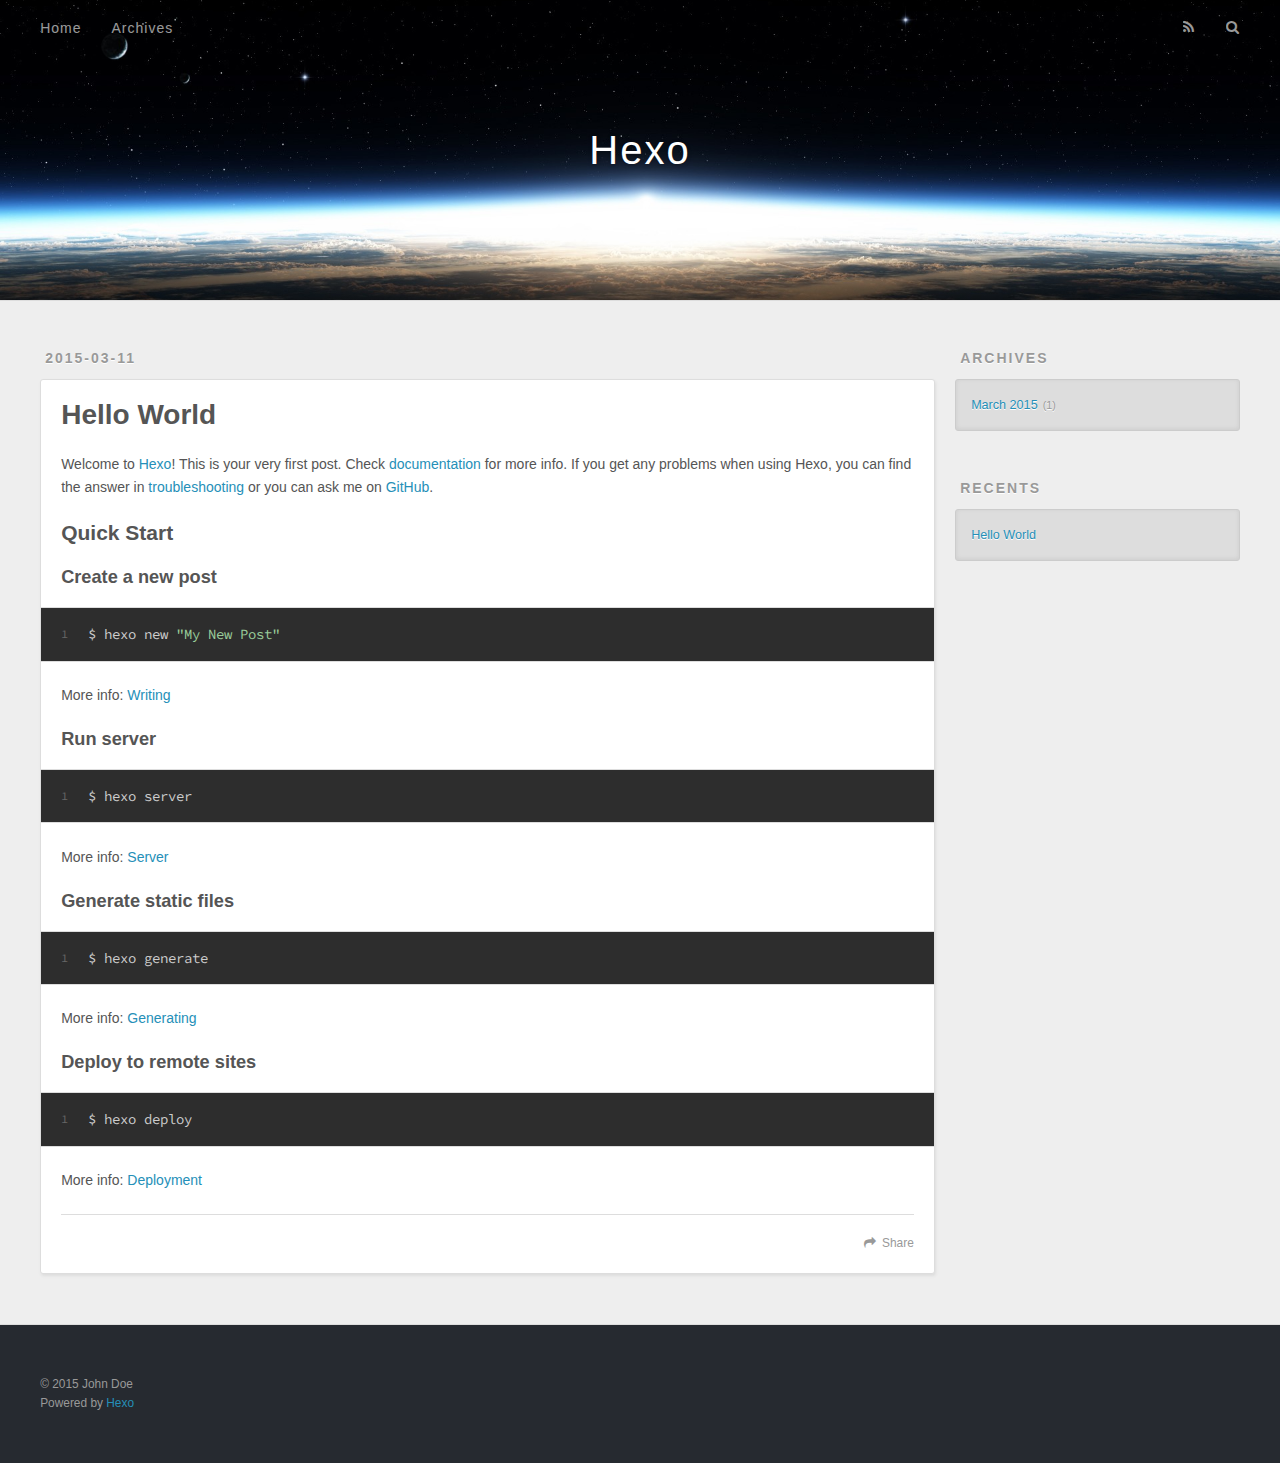
==== index.html @ 2ea1e993 "Site updated: 2015-03-11 14:05:13" ====
<!DOCTYPE html>
<html>
<head>
  <meta charset="utf-8">
  
  <title>Hexo</title>
  <meta name="viewport" content="width=device-width, initial-scale=1, maximum-scale=1">
  <meta name="description">
<meta property="og:type" content="website">
<meta property="og:title" content="Hexo">
<meta property="og:url" content="http://yoursite.com/index.html">
<meta property="og:site_name" content="Hexo">
<meta property="og:description">
<meta name="twitter:card" content="summary">
<meta name="twitter:title" content="Hexo">
<meta name="twitter:description">
  
    <link rel="alternative" href="/atom.xml" title="Hexo" type="application/atom+xml">
  
  
    <link rel="icon" href="/favicon.png">
  
  <link href="//fonts.googleapis.com/css?family=Source+Code+Pro" rel="stylesheet" type="text/css">
  <link rel="stylesheet" href="/css/style.css" type="text/css">
  

</head>
<body>
  <div id="container">
    <div id="wrap">
      <header id="header">
  <div id="banner"></div>
  <div id="header-outer" class="outer">
    <div id="header-title" class="inner">
      <h1 id="logo-wrap">
        <a href="/" id="logo">Hexo</a>
      </h1>
      
    </div>
    <div id="header-inner" class="inner">
      <nav id="main-nav">
        <a id="main-nav-toggle" class="nav-icon"></a>
        
          <a class="main-nav-link" href="/">Home</a>
        
          <a class="main-nav-link" href="/archives">Archives</a>
        
      </nav>
      <nav id="sub-nav">
        
          <a id="nav-rss-link" class="nav-icon" href="/atom.xml" title="RSS Feed"></a>
        
        <a id="nav-search-btn" class="nav-icon" title="Search"></a>
      </nav>
      <div id="search-form-wrap">
        <form action="//google.com/search" method="get" accept-charset="UTF-8" class="search-form"><input type="search" name="q" results="0" class="search-form-input" placeholder="Search"><button type="submit" class="search-form-submit">&#xF002;</button><input type="hidden" name="q" value="site:http://yoursite.com"></form>
      </div>
    </div>
  </div>
</header>
      <div class="outer">
        <section id="main">
  
    <article id="post-hello-world" class="article article-type-post" itemscope itemprop="blogPost">
  <div class="article-meta">
    <a href="/2015/03/11/hello-world/" class="article-date">
  <time datetime="2015-03-11T05:00:55.000Z" itemprop="datePublished">2015-03-11</time>
</a>
    
  </div>
  <div class="article-inner">
    
    
      <header class="article-header">
        
  
    <h1 itemprop="name">
      <a class="article-title" href="/2015/03/11/hello-world/">Hello World</a>
    </h1>
  

      </header>
    
    <div class="article-entry" itemprop="articleBody">
      
        <p>Welcome to <a href="http://hexo.io/" target="_blank" rel="external">Hexo</a>! This is your very first post. Check <a href="http://hexo.io/docs/" target="_blank" rel="external">documentation</a> for more info. If you get any problems when using Hexo, you can find the answer in <a href="http://hexo.io/docs/troubleshooting.html" target="_blank" rel="external">troubleshooting</a> or you can ask me on <a href="https://github.com/hexojs/hexo/issues" target="_blank" rel="external">GitHub</a>.</p>
<h2 id="Quick_Start">Quick Start</h2><h3 id="Create_a_new_post">Create a new post</h3><figure class="highlight bash"><table><tr><td class="gutter"><pre><span class="line">1</span><br></pre></td><td class="code"><pre><span class="line">$ hexo new <span class="string">"My New Post"</span></span><br></pre></td></tr></table></figure>
<p>More info: <a href="http://hexo.io/docs/writing.html" target="_blank" rel="external">Writing</a></p>
<h3 id="Run_server">Run server</h3><figure class="highlight bash"><table><tr><td class="gutter"><pre><span class="line">1</span><br></pre></td><td class="code"><pre><span class="line">$ hexo server</span><br></pre></td></tr></table></figure>
<p>More info: <a href="http://hexo.io/docs/server.html" target="_blank" rel="external">Server</a></p>
<h3 id="Generate_static_files">Generate static files</h3><figure class="highlight bash"><table><tr><td class="gutter"><pre><span class="line">1</span><br></pre></td><td class="code"><pre><span class="line">$ hexo generate</span><br></pre></td></tr></table></figure>
<p>More info: <a href="http://hexo.io/docs/generating.html" target="_blank" rel="external">Generating</a></p>
<h3 id="Deploy_to_remote_sites">Deploy to remote sites</h3><figure class="highlight bash"><table><tr><td class="gutter"><pre><span class="line">1</span><br></pre></td><td class="code"><pre><span class="line">$ hexo deploy</span><br></pre></td></tr></table></figure>
<p>More info: <a href="http://hexo.io/docs/deployment.html" target="_blank" rel="external">Deployment</a></p>

      
    </div>
    <footer class="article-footer">
      <a data-url="http://yoursite.com/2015/03/11/hello-world/" data-id="ci749javm0000f6ckxmn5f8wm" class="article-share-link">Share</a>
      
      
    </footer>
  </div>
  
</article>


  
  
</section>
        
          <aside id="sidebar">
  
    
  
    
  
    
  
    
  <div class="widget-wrap">
    <h3 class="widget-title">Archives</h3>
    <div class="widget">
      <ul class="archive-list"><li class="archive-list-item"><a class="archive-list-link" href="/archives/2015/03/">March 2015</a><span class="archive-list-count">1</span></li></ul>
    </div>
  </div>

  
    
  <div class="widget-wrap">
    <h3 class="widget-title">Recents</h3>
    <div class="widget">
      <ul>
        
          <li>
            <a href="/2015/03/11/hello-world/">Hello World</a>
          </li>
        
      </ul>
    </div>
  </div>

  
</aside>
        
      </div>
      <footer id="footer">
  
  <div class="outer">
    <div id="footer-info" class="inner">
      &copy; 2015 John Doe<br>
      Powered by <a href="http://hexo.io/" target="_blank">Hexo</a>
    </div>
  </div>
</footer>
    </div>
    <nav id="mobile-nav">
  
    <a href="/" class="mobile-nav-link">Home</a>
  
    <a href="/archives" class="mobile-nav-link">Archives</a>
  
</nav>
    

<script src="//ajax.googleapis.com/ajax/libs/jquery/2.0.3/jquery.min.js"></script>


  <link rel="stylesheet" href="/fancybox/jquery.fancybox.css" type="text/css">
  <script src="/fancybox/jquery.fancybox.pack.js" type="text/javascript"></script>


<script src="/js/script.js" type="text/javascript"></script>

  </div>
</body>
</html>
---- css/style.css ----
body {
  width: 100%;
}
body:before,
body:after {
  content: "";
  display: table;
}
body:after {
  clear: both;
}
html,
body,
div,
span,
applet,
object,
iframe,
h1,
h2,
h3,
h4,
h5,
h6,
p,
blockquote,
pre,
a,
abbr,
acronym,
address,
big,
cite,
code,
del,
dfn,
em,
img,
ins,
kbd,
q,
s,
samp,
small,
strike,
strong,
sub,
sup,
tt,
var,
dl,
dt,
dd,
ol,
ul,
li,
fieldset,
form,
label,
legend,
table,
caption,
tbody,
tfoot,
thead,
tr,
th,
td {
  margin: 0;
  padding: 0;
  border: 0;
  outline: 0;
  font-weight: inherit;
  font-style: inherit;
  font-family: inherit;
  font-size: 100%;
  vertical-align: baseline;
}
body {
  line-height: 1;
  color: #000;
  background: #fff;
}
ol,
ul {
  list-style: none;
}
table {
  border-collapse: separate;
  border-spacing: 0;
  vertical-align: middle;
}
caption,
th,
td {
  text-align: left;
  font-weight: normal;
  vertical-align: middle;
}
a img {
  border: none;
}
input,
button {
  margin: 0;
  padding: 0;
}
input::-moz-focus-inner,
button::-moz-focus-inner {
  border: 0;
  padding: 0;
}
@font-face {
  font-family: FontAwesome;
  font-style: normal;
  font-weight: normal;
  src: url("fonts/fontawesome-webfont.eot?v=#4.0.3");
  src: url("fonts/fontawesome-webfont.eot?#iefix&v=#4.0.3") format("embedded-opentype"), url("fonts/fontawesome-webfont.woff?v=#4.0.3") format("woff"), url("fonts/fontawesome-webfont.ttf?v=#4.0.3") format("truetype"), url("fonts/fontawesome-webfont.svg#fontawesomeregular?v=#4.0.3") format("svg");
}
html,
body,
#container {
  height: 100%;
}
body {
  background: #eee;
  font: 14px "Helvetica Neue", Helvetica, Arial, sans-serif;
  -webkit-text-size-adjust: 100%;
}
.outer {
  max-width: 1220px;
  margin: 0 auto;
  padding: 0 20px;
}
.outer:before,
.outer:after {
  content: "";
  display: table;
}
.outer:after {
  clear: both;
}
.inner {
  display: inline;
  float: left;
  width: 98.3333333333333%;
  margin: 0 0.8333333333333%;
}
.left,
.alignleft {
  float: left;
}
.right,
.alignright {
  float: right;
}
.clear {
  clear: both;
}
#container {
  position: relative;
}
.mobile-nav-on {
  overflow: hidden;
}
#wrap {
  height: 100%;
  width: 100%;
  position: absolute;
  top: 0;
  left: 0;
  -webkit-transition: 0.2s ease-out;
  -moz-transition: 0.2s ease-out;
  -ms-transition: 0.2s ease-out;
  transition: 0.2s ease-out;
  z-index: 1;
  background: #eee;
}
.mobile-nav-on #wrap {
  left: 280px;
}
@media screen and (min-width: 768px) {
  #main {
    display: inline;
    float: left;
    width: 73.3333333333333%;
    margin: 0 0.8333333333333%;
  }
}
.article-date,
.article-category-link,
.archive-year,
.widget-title {
  text-decoration: none;
  text-transform: uppercase;
  letter-spacing: 2px;
  color: #999;
  margin-bottom: 1em;
  margin-left: 5px;
  line-height: 1em;
  text-shadow: 0 1px #fff;
  font-weight: bold;
}
.article-inner,
.archive-article-inner {
  background: #fff;
  -webkit-box-shadow: 1px 2px 3px #ddd;
  box-shadow: 1px 2px 3px #ddd;
  border: 1px solid #ddd;
  -webkit-border-radius: 3px;
  border-radius: 3px;
}
.article-entry h1,
.widget h1 {
  font-size: 2em;
}
.article-entry h2,
.widget h2 {
  font-size: 1.5em;
}
.article-entry h3,
.widget h3 {
  font-size: 1.3em;
}
.article-entry h4,
.widget h4 {
  font-size: 1.2em;
}
.article-entry h5,
.widget h5 {
  font-size: 1em;
}
.article-entry h6,
.widget h6 {
  font-size: 1em;
  color: #999;
}
.article-entry hr,
.widget hr {
  border: 1px dashed #ddd;
}
.article-entry strong,
.widget strong {
  font-weight: bold;
}
.article-entry em,
.widget em,
.article-entry cite,
.widget cite {
  font-style: italic;
}
.article-entry sup,
.widget sup,
.article-entry sub,
.widget sub {
  font-size: 0.75em;
  line-height: 0;
  position: relative;
  vertical-align: baseline;
}
.article-entry sup,
.widget sup {
  top: -0.5em;
}
.article-entry sub,
.widget sub {
  bottom: -0.2em;
}
.article-entry small,
.widget small {
  font-size: 0.85em;
}
.article-entry acronym,
.widget acronym,
.article-entry abbr,
.widget abbr {
  border-bottom: 1px dotted;
}
.article-entry ul,
.widget ul,
.article-entry ol,
.widget ol,
.article-entry dl,
.widget dl {
  margin: 0 20px;
  line-height: 1.6em;
}
.article-entry ul ul,
.widget ul ul,
.article-entry ol ul,
.widget ol ul,
.article-entry ul ol,
.widget ul ol,
.article-entry ol ol,
.widget ol ol {
  margin-top: 0;
  margin-bottom: 0;
}
.article-entry ul,
.widget ul {
  list-style: disc;
}
.article-entry ol,
.widget ol {
  list-style: decimal;
}
.article-entry dt,
.widget dt {
  font-weight: bold;
}
#header {
  height: 300px;
  position: relative;
  border-bottom: 1px solid #ddd;
}
#header:before,
#header:after {
  content: "";
  position: absolute;
  left: 0;
  right: 0;
  height: 40px;
}
#header:before {
  top: 0;
  background: -webkit-linear-gradient(rgba(0,0,0,0.2), transparent);
  background: -moz-linear-gradient(rgba(0,0,0,0.2), transparent);
  background: -ms-linear-gradient(rgba(0,0,0,0.2), transparent);
  background: linear-gradient(rgba(0,0,0,0.2), transparent);
}
#header:after {
  bottom: 0;
  background: -webkit-linear-gradient(transparent, rgba(0,0,0,0.2));
  background: -moz-linear-gradient(transparent, rgba(0,0,0,0.2));
  background: -ms-linear-gradient(transparent, rgba(0,0,0,0.2));
  background: linear-gradient(transparent, rgba(0,0,0,0.2));
}
#header-outer {
  height: 100%;
  position: relative;
}
#header-inner {
  position: relative;
  overflow: hidden;
}
#banner {
  position: absolute;
  top: 0;
  left: 0;
  width: 100%;
  height: 100%;
  background: url("images/banner.jpg") center #000;
  -webkit-background-size: cover;
  -moz-background-size: cover;
  background-size: cover;
  z-index: -1;
}
#header-title {
  text-align: center;
  height: 40px;
  position: absolute;
  top: 50%;
  left: 0;
  margin-top: -20px;
}
#logo,
#subtitle {
  text-decoration: none;
  color: #fff;
  font-weight: 300;
  text-shadow: 0 1px 4px rgba(0,0,0,0.3);
}
#logo {
  font-size: 40px;
  line-height: 40px;
  letter-spacing: 2px;
}
#subtitle {
  font-size: 16px;
  line-height: 16px;
  letter-spacing: 1px;
}
#subtitle-wrap {
  margin-top: 16px;
}
#main-nav {
  float: left;
  margin-left: -15px;
}
.nav-icon,
.main-nav-link {
  float: left;
  color: #fff;
  opacity: 0.6;
  text-decoration: none;
  text-shadow: 0 1px rgba(0,0,0,0.2);
  -webkit-transition: opacity 0.2s;
  -moz-transition: opacity 0.2s;
  -ms-transition: opacity 0.2s;
  transition: opacity 0.2s;
  display: block;
  padding: 20px 15px;
}
.nav-icon:hover,
.main-nav-link:hover {
  opacity: 1;
}
.nav-icon {
  font-family: FontAwesome;
  text-align: center;
  font-size: 14px;
  width: 14px;
  height: 14px;
  padding: 20px 15px;
  position: relative;
  cursor: pointer;
}
.main-nav-link {
  font-weight: 300;
  letter-spacing: 1px;
}
@media screen and (max-width: 479px) {
  .main-nav-link {
    display: none;
  }
}
#main-nav-toggle {
  display: none;
}
#main-nav-toggle:before {
  content: "\f0c9";
}
@media screen and (max-width: 479px) {
  #main-nav-toggle {
    display: block;
  }
}
#sub-nav {
  float: right;
  margin-right: -15px;
}
#nav-rss-link:before {
  content: "\f09e";
}
#nav-search-btn:before {
  content: "\f002";
}
#search-form-wrap {
  position: absolute;
  top: 15px;
  width: 150px;
  height: 30px;
  right: -150px;
  opacity: 0;
  -webkit-transition: 0.2s ease-out;
  -moz-transition: 0.2s ease-out;
  -ms-transition: 0.2s ease-out;
  transition: 0.2s ease-out;
}
#search-form-wrap.on {
  opacity: 1;
  right: 0;
}
@media screen and (max-width: 479px) {
  #search-form-wrap {
    width: 100%;
    right: -100%;
  }
}
.search-form {
  position: absolute;
  top: 0;
  left: 0;
  right: 0;
  background: #fff;
  padding: 5px 15px;
  -webkit-border-radius: 15px;
  border-radius: 15px;
  -webkit-box-shadow: 0 0 10px rgba(0,0,0,0.3);
  box-shadow: 0 0 10px rgba(0,0,0,0.3);
}
.search-form-input {
  border: none;
  background: none;
  color: #555;
  width: 100%;
  font: 13px "Helvetica Neue", Helvetica, Arial, sans-serif;
  outline: none;
}
.search-form-input::-webkit-search-results-decoration,
.search-form-input::-webkit-search-cancel-button {
  -webkit-appearance: none;
}
.search-form-submit {
  position: absolute;
  top: 50%;
  right: 10px;
  margin-top: -7px;
  font: 13px FontAwesome;
  border: none;
  background: none;
  color: #bbb;
  cursor: pointer;
}
.search-form-submit:hover,
.search-form-submit:focus {
  color: #777;
}
.article {
  margin: 50px 0;
}
.article-inner {
  overflow: hidden;
}
.article-meta:before,
.article-meta:after {
  content: "";
  display: table;
}
.article-meta:after {
  clear: both;
}
.article-date {
  float: left;
}
.article-category {
  float: left;
  line-height: 1em;
  color: #ccc;
  text-shadow: 0 1px #fff;
  margin-left: 8px;
}
.article-category:before {
  content: "\2022";
}
.article-category-link {
  margin: 0 12px 1em;
}
.article-header {
  padding: 20px 20px 0;
}
.article-title {
  text-decoration: none;
  font-size: 2em;
  font-weight: bold;
  color: #555;
  line-height: 1.1em;
  -webkit-transition: color 0.2s;
  -moz-transition: color 0.2s;
  -ms-transition: color 0.2s;
  transition: color 0.2s;
}
a.article-title:hover {
  color: #258fb8;
}
.article-entry {
  color: #555;
  padding: 0 20px;
}
.article-entry:before,
.article-entry:after {
  content: "";
  display: table;
}
.article-entry:after {
  clear: both;
}
.article-entry p,
.article-entry table {
  line-height: 1.6em;
  margin: 1.6em 0;
}
.article-entry h1,
.article-entry h2,
.article-entry h3,
.article-entry h4,
.article-entry h5,
.article-entry h6 {
  font-weight: bold;
}
.article-entry h1,
.article-entry h2,
.article-entry h3,
.article-entry h4,
.article-entry h5,
.article-entry h6 {
  line-height: 1.1em;
  margin: 1.1em 0;
}
.article-entry a {
  color: #258fb8;
  text-decoration: none;
}
.article-entry a:hover {
  text-decoration: underline;
}
.article-entry ul,
.article-entry ol,
.article-entry dl {
  margin-top: 1.6em;
  margin-bottom: 1.6em;
}
.article-entry img,
.article-entry video {
  max-width: 100%;
  height: auto;
  display: block;
  margin: auto;
}
.article-entry iframe {
  border: none;
}
.article-entry table {
  width: 100%;
  border-collapse: collapse;
  border-spacing: 0;
}
.article-entry th {
  font-weight: bold;
  border-bottom: 3px solid #ddd;
  padding-bottom: 0.5em;
}
.article-entry td {
  border-bottom: 1px solid #ddd;
  padding: 10px 0;
}
.article-entry blockquote {
  font-family: Georgia, "Times New Roman", serif;
  font-size: 1.4em;
  margin: 1.6em 20px;
  text-align: center;
}
.article-entry blockquote footer {
  font-size: 14px;
  margin: 1.6em 0;
  font-family: "Helvetica Neue", Helvetica, Arial, sans-serif;
}
.article-entry blockquote footer cite:before {
  content: "—";
  padding: 0 0.5em;
}
.article-entry .pullquote {
  text-align: left;
  width: 45%;
  margin: 0;
}
.article-entry .pullquote.left {
  margin-left: 0.5em;
  margin-right: 1em;
}
.article-entry .pullquote.right {
  margin-right: 0.5em;
  margin-left: 1em;
}
.article-entry .caption {
  color: #999;
  display: block;
  font-size: 0.9em;
  margin-top: 0.5em;
  position: relative;
  text-align: center;
}
.article-entry .video-container {
  position: relative;
  padding-top: 56.25%;
  height: 0;
  overflow: hidden;
}
.article-entry .video-container iframe,
.article-entry .video-container object,
.article-entry .video-container embed {
  position: absolute;
  top: 0;
  left: 0;
  width: 100%;
  height: 100%;
  margin-top: 0;
}
.article-more-link a {
  display: inline-block;
  line-height: 1em;
  padding: 6px 15px;
  -webkit-border-radius: 15px;
  border-radius: 15px;
  background: #eee;
  color: #999;
  text-shadow: 0 1px #fff;
  text-decoration: none;
}
.article-more-link a:hover {
  background: #258fb8;
  color: #fff;
  text-decoration: none;
  text-shadow: 0 1px #1e7293;
}
.article-footer {
  font-size: 0.85em;
  line-height: 1.6em;
  border-top: 1px solid #ddd;
  padding-top: 1.6em;
  margin: 0 20px 20px;
}
.article-footer:before,
.article-footer:after {
  content: "";
  display: table;
}
.article-footer:after {
  clear: both;
}
.article-footer a {
  color: #999;
  text-decoration: none;
}
.article-footer a:hover {
  color: #555;
}
.article-tag-list-item {
  float: left;
  margin-right: 10px;
}
.article-tag-list-link:before {
  content: "#";
}
.article-comment-link {
  float: right;
}
.article-comment-link:before {
  content: "\f075";
  font-family: FontAwesome;
  padding-right: 8px;
}
.article-share-link {
  cursor: pointer;
  float: right;
  margin-left: 20px;
}
.article-share-link:before {
  content: "\f064";
  font-family: FontAwesome;
  padding-right: 6px;
}
#article-nav {
  position: relative;
}
#article-nav:before,
#article-nav:after {
  content: "";
  display: table;
}
#article-nav:after {
  clear: both;
}
@media screen and (min-width: 768px) {
  #article-nav {
    margin: 50px 0;
  }
  #article-nav:before {
    width: 8px;
    height: 8px;
    position: absolute;
    top: 50%;
    left: 50%;
    margin-top: -4px;
    margin-left: -4px;
    content: "";
    -webkit-border-radius: 50%;
    border-radius: 50%;
    background: #ddd;
    -webkit-box-shadow: 0 1px 2px #fff;
    box-shadow: 0 1px 2px #fff;
  }
}
.article-nav-link-wrap {
  text-decoration: none;
  text-shadow: 0 1px #fff;
  color: #999;
  -webkit-box-sizing: border-box;
  -moz-box-sizing: border-box;
  box-sizing: border-box;
  margin-top: 50px;
  text-align: center;
  display: block;
}
.article-nav-link-wrap:hover {
  color: #555;
}
@media screen and (min-width: 768px) {
  .article-nav-link-wrap {
    width: 50%;
    margin-top: 0;
  }
}
@media screen and (min-width: 768px) {
  #article-nav-newer {
    float: left;
    text-align: right;
    padding-right: 20px;
  }
}
@media screen and (min-width: 768px) {
  #article-nav-older {
    float: right;
    text-align: left;
    padding-left: 20px;
  }
}
.article-nav-caption {
  text-transform: uppercase;
  letter-spacing: 2px;
  color: #ddd;
  line-height: 1em;
  font-weight: bold;
}
#article-nav-newer .article-nav-caption {
  margin-right: -2px;
}
.article-nav-title {
  font-size: 0.85em;
  line-height: 1.6em;
  margin-top: 0.5em;
}
.article-share-box {
  position: absolute;
  display: none;
  background: #fff;
  -webkit-box-shadow: 1px 2px 10px rgba(0,0,0,0.2);
  box-shadow: 1px 2px 10px rgba(0,0,0,0.2);
  -webkit-border-radius: 3px;
  border-radius: 3px;
  margin-left: -145px;
  overflow: hidden;
  z-index: 1;
}
.article-share-box.on {
  display: block;
}
.article-share-input {
  width: 100%;
  background: none;
  -webkit-box-sizing: border-box;
  -moz-box-sizing: border-box;
  box-sizing: border-box;
  font: 14px "Helvetica Neue", Helvetica, Arial, sans-serif;
  padding: 0 15px;
  color: #555;
  outline: none;
  border: 1px solid #ddd;
  -webkit-border-radius: 3px 3px 0 0;
  border-radius: 3px 3px 0 0;
  height: 36px;
  line-height: 36px;
}
.article-share-links {
  background: #eee;
}
.article-share-links:before,
.article-share-links:after {
  content: "";
  display: table;
}
.article-share-links:after {
  clear: both;
}
.article-share-twitter,
.article-share-facebook,
.article-share-pinterest,
.article-share-google {
  width: 50px;
  height: 36px;
  display: block;
  float: left;
  position: relative;
  color: #999;
  text-shadow: 0 1px #fff;
}
.article-share-twitter:before,
.article-share-facebook:before,
.article-share-pinterest:before,
.article-share-google:before {
  font-size: 20px;
  font-family: FontAwesome;
  width: 20px;
  height: 20px;
  position: absolute;
  top: 50%;
  left: 50%;
  margin-top: -10px;
  margin-left: -10px;
  text-align: center;
}
.article-share-twitter:hover,
.article-share-facebook:hover,
.article-share-pinterest:hover,
.article-share-google:hover {
  color: #fff;
}
.article-share-twitter:before {
  content: "\f099";
}
.article-share-twitter:hover {
  background: #00aced;
  text-shadow: 0 1px #008abe;
}
.article-share-facebook:before {
  content: "\f09a";
}
.article-share-facebook:hover {
  background: #3b5998;
  text-shadow: 0 1px #2f477a;
}
.article-share-pinterest:before {
  content: "\f0d2";
}
.article-share-pinterest:hover {
  background: #cb2027;
  text-shadow: 0 1px #a21a1f;
}
.article-share-google:before {
  content: "\f0d5";
}
.article-share-google:hover {
  background: #dd4b39;
  text-shadow: 0 1px #be3221;
}
.article-gallery {
  background: #000;
  position: relative;
}
.article-gallery-photos {
  position: relative;
  overflow: hidden;
}
.article-gallery-img {
  display: none;
  max-width: 100%;
}
.article-gallery-img:first-child {
  display: block;
}
.article-gallery-img.loaded {
  position: absolute;
  display: block;
}
.article-gallery-img img {
  display: block;
  max-width: 100%;
  margin: 0 auto;
}
#comments {
  background: #fff;
  -webkit-box-shadow: 1px 2px 3px #ddd;
  box-shadow: 1px 2px 3px #ddd;
  padding: 20px;
  border: 1px solid #ddd;
  -webkit-border-radius: 3px;
  border-radius: 3px;
  margin: 50px 0;
}
#comments a {
  color: #258fb8;
}
.archives-wrap {
  margin: 50px 0;
}
.archives:before,
.archives:after {
  content: "";
  display: table;
}
.archives:after {
  clear: both;
}
.archive-year-wrap {
  margin-bottom: 1em;
}
.archives {
  -webkit-column-gap: 10px;
  -moz-column-gap: 10px;
  column-gap: 10px;
}
@media screen and (min-width: 480px) and (max-width: 767px) {
  .archives {
    -webkit-column-count: 2;
    -moz-column-count: 2;
    column-count: 2;
  }
}
@media screen and (min-width: 768px) {
  .archives {
    -webkit-column-count: 3;
    -moz-column-count: 3;
    column-count: 3;
  }
}
.archive-article {
  -webkit-column-break-inside: avoid;
  page-break-inside: avoid;
  overflow: hidden;
  break-inside: avoid-column;
}
.archive-article-inner {
  padding: 10px;
  margin-bottom: 15px;
}
.archive-article-title {
  text-decoration: none;
  font-weight: bold;
  color: #555;
  -webkit-transition: color 0.2s;
  -moz-transition: color 0.2s;
  -ms-transition: color 0.2s;
  transition: color 0.2s;
  line-height: 1.6em;
}
.archive-article-title:hover {
  color: #258fb8;
}
.archive-article-footer {
  margin-top: 1em;
}
.archive-article-date {
  color: #999;
  text-decoration: none;
  font-size: 0.85em;
  line-height: 1em;
  margin-bottom: 0.5em;
  display: block;
}
#page-nav {
  margin: 50px auto;
  background: #fff;
  -webkit-box-shadow: 1px 2px 3px #ddd;
  box-shadow: 1px 2px 3px #ddd;
  border: 1px solid #ddd;
  -webkit-border-radius: 3px;
  border-radius: 3px;
  text-align: center;
  color: #999;
  overflow: hidden;
}
#page-nav:before,
#page-nav:after {
  content: "";
  display: table;
}
#page-nav:after {
  clear: both;
}
#page-nav a,
#page-nav span {
  padding: 10px 20px;
  line-height: 1;
  height: 2ex;
}
#page-nav a {
  color: #999;
  text-decoration: none;
}
#page-nav a:hover {
  background: #999;
  color: #fff;
}
#page-nav .prev {
  float: left;
}
#page-nav .next {
  float: right;
}
#page-nav .page-number {
  display: inline-block;
}
@media screen and (max-width: 479px) {
  #page-nav .page-number {
    display: none;
  }
}
#page-nav .current {
  color: #555;
  font-weight: bold;
}
#page-nav .space {
  color: #ddd;
}
#footer {
  background: #262a30;
  padding: 50px 0;
  border-top: 1px solid #ddd;
  color: #999;
}
#footer a {
  color: #258fb8;
  text-decoration: none;
}
#footer a:hover {
  text-decoration: underline;
}
#footer-info {
  line-height: 1.6em;
  font-size: 0.85em;
}
.article-entry pre,
.article-entry .highlight {
  background: #2d2d2d;
  margin: 0 -20px;
  padding: 15px 20px;
  border-style: solid;
  border-color: #ddd;
  border-width: 1px 0;
  overflow: auto;
  color: #ccc;
  line-height: 22.400000000000002px;
}
.article-entry .highlight .gutter pre,
.article-entry .gist .gist-file .gist-data .line-numbers {
  color: #666;
  font-size: 0.85em;
}
.article-entry pre,
.article-entry code {
  font-family: "Source Code Pro", Consolas, Monaco, Menlo, Consolas, monospace;
}
.article-entry code {
  background: #eee;
  text-shadow: 0 1px #fff;
  padding: 0 0.3em;
}
.article-entry pre code {
  background: none;
  text-shadow: none;
  padding: 0;
}
.article-entry .highlight pre {
  border: none;
  margin: 0;
  padding: 0;
}
.article-entry .highlight table {
  margin: 0;
  width: auto;
}
.article-entry .highlight td {
  border: none;
  padding: 0;
}
.article-entry .highlight figcaption {
  font-size: 0.85em;
  color: #999;
  line-height: 1em;
  margin-bottom: 1em;
}
.article-entry .highlight figcaption:before,
.article-entry .highlight figcaption:after {
  content: "";
  display: table;
}
.article-entry .highlight figcaption:after {
  clear: both;
}
.article-entry .highlight figcaption a {
  float: right;
}
.article-entry .highlight .gutter pre {
  text-align: right;
  padding-right: 20px;
}
.article-entry .highlight .line {
  height: 22.400000000000002px;
}
.article-entry .gist {
  margin: 0 -20px;
  border-style: solid;
  border-color: #ddd;
  border-width: 1px 0;
  background: #2d2d2d;
  padding: 15px 20px 15px 0;
}
.article-entry .gist .gist-file {
  border: none;
  font-family: "Source Code Pro", Consolas, Monaco, Menlo, Consolas, monospace;
  margin: 0;
}
.article-entry .gist .gist-file .gist-data {
  background: none;
  border: none;
}
.article-entry .gist .gist-file .gist-data .line-numbers {
  background: none;
  border: none;
  padding: 0 20px 0 0;
}
.article-entry .gist .gist-file .gist-data .line-data {
  padding: 0 !important;
}
.article-entry .gist .gist-file .highlight {
  margin: 0;
  padding: 0;
  border: none;
}
.article-entry .gist .gist-file .gist-meta {
  background: #2d2d2d;
  color: #999;
  font: 0.85em "Helvetica Neue", Helvetica, Arial, sans-serif;
  text-shadow: 0 0;
  padding: 0;
  margin-top: 1em;
  margin-left: 20px;
}
.article-entry .gist .gist-file .gist-meta a {
  color: #258fb8;
  font-weight: normal;
}
.article-entry .gist .gist-file .gist-meta a:hover {
  text-decoration: underline;
}
pre .comment,
pre .title {
  color: #999;
}
pre .variable,
pre .attribute,
pre .tag,
pre .regexp,
pre .ruby .constant,
pre .xml .tag .title,
pre .xml .pi,
pre .xml .doctype,
pre .html .doctype,
pre .css .id,
pre .css .class,
pre .css .pseudo {
  color: #f2777a;
}
pre .number,
pre .preprocessor,
pre .built_in,
pre .literal,
pre .params,
pre .constant {
  color: #f99157;
}
pre .class,
pre .ruby .class .title,
pre .css .rules .attribute {
  color: #9c9;
}
pre .string,
pre .value,
pre .inheritance,
pre .header,
pre .ruby .symbol,
pre .xml .cdata {
  color: #9c9;
}
pre .css .hexcolor {
  color: #6cc;
}
pre .function,
pre .python .decorator,
pre .python .title,
pre .ruby .function .title,
pre .ruby .title .keyword,
pre .perl .sub,
pre .javascript .title,
pre .coffeescript .title {
  color: #69c;
}
pre .keyword,
pre .javascript .function {
  color: #c9c;
}
@media screen and (max-width: 479px) {
  #mobile-nav {
    position: absolute;
    top: 0;
    left: 0;
    width: 280px;
    height: 100%;
    background: #191919;
    border-right: 1px solid #fff;
  }
}
@media screen and (max-width: 479px) {
  .mobile-nav-link {
    display: block;
    color: #999;
    text-decoration: none;
    padding: 15px 20px;
    font-weight: bold;
  }
  .mobile-nav-link:hover {
    color: #fff;
  }
}
@media screen and (min-width: 768px) {
  #sidebar {
    display: inline;
    float: left;
    width: 23.3333333333333%;
    margin: 0 0.8333333333333%;
  }
}
.widget-wrap {
  margin: 50px 0;
}
.widget {
  color: #777;
  text-shadow: 0 1px #fff;
  background: #ddd;
  -webkit-box-shadow: 0 -1px 4px #ccc inset;
  box-shadow: 0 -1px 4px #ccc inset;
  border: 1px solid #ccc;
  padding: 15px;
  -webkit-border-radius: 3px;
  border-radius: 3px;
}
.widget a {
  color: #258fb8;
  text-decoration: none;
}
.widget a:hover {
  text-decoration: underline;
}
.widget ul ul,
.widget ol ul,
.widget dl ul,
.widget ul ol,
.widget ol ol,
.widget dl ol,
.widget ul dl,
.widget ol dl,
.widget dl dl {
  margin-left: 15px;
  list-style: disc;
}
.widget {
  line-height: 1.6em;
  word-wrap: break-word;
  font-size: 0.9em;
}
.widget ul,
.widget ol {
  list-style: none;
  margin: 0;
}
.widget ul ul,
.widget ol ul,
.widget ul ol,
.widget ol ol {
  margin: 0 20px;
}
.widget ul ul,
.widget ol ul {
  list-style: disc;
}
.widget ul ol,
.widget ol ol {
  list-style: decimal;
}
.category-list-count,
.tag-list-count,
.archive-list-count {
  padding-left: 5px;
  color: #999;
  font-size: 0.85em;
}
.category-list-count:before,
.tag-list-count:before,
.archive-list-count:before {
  content: "(";
}
.category-list-count:after,
.tag-list-count:after,
.archive-list-count:after {
  content: ")";
}
.tagcloud a {
  margin-right: 5px;
}
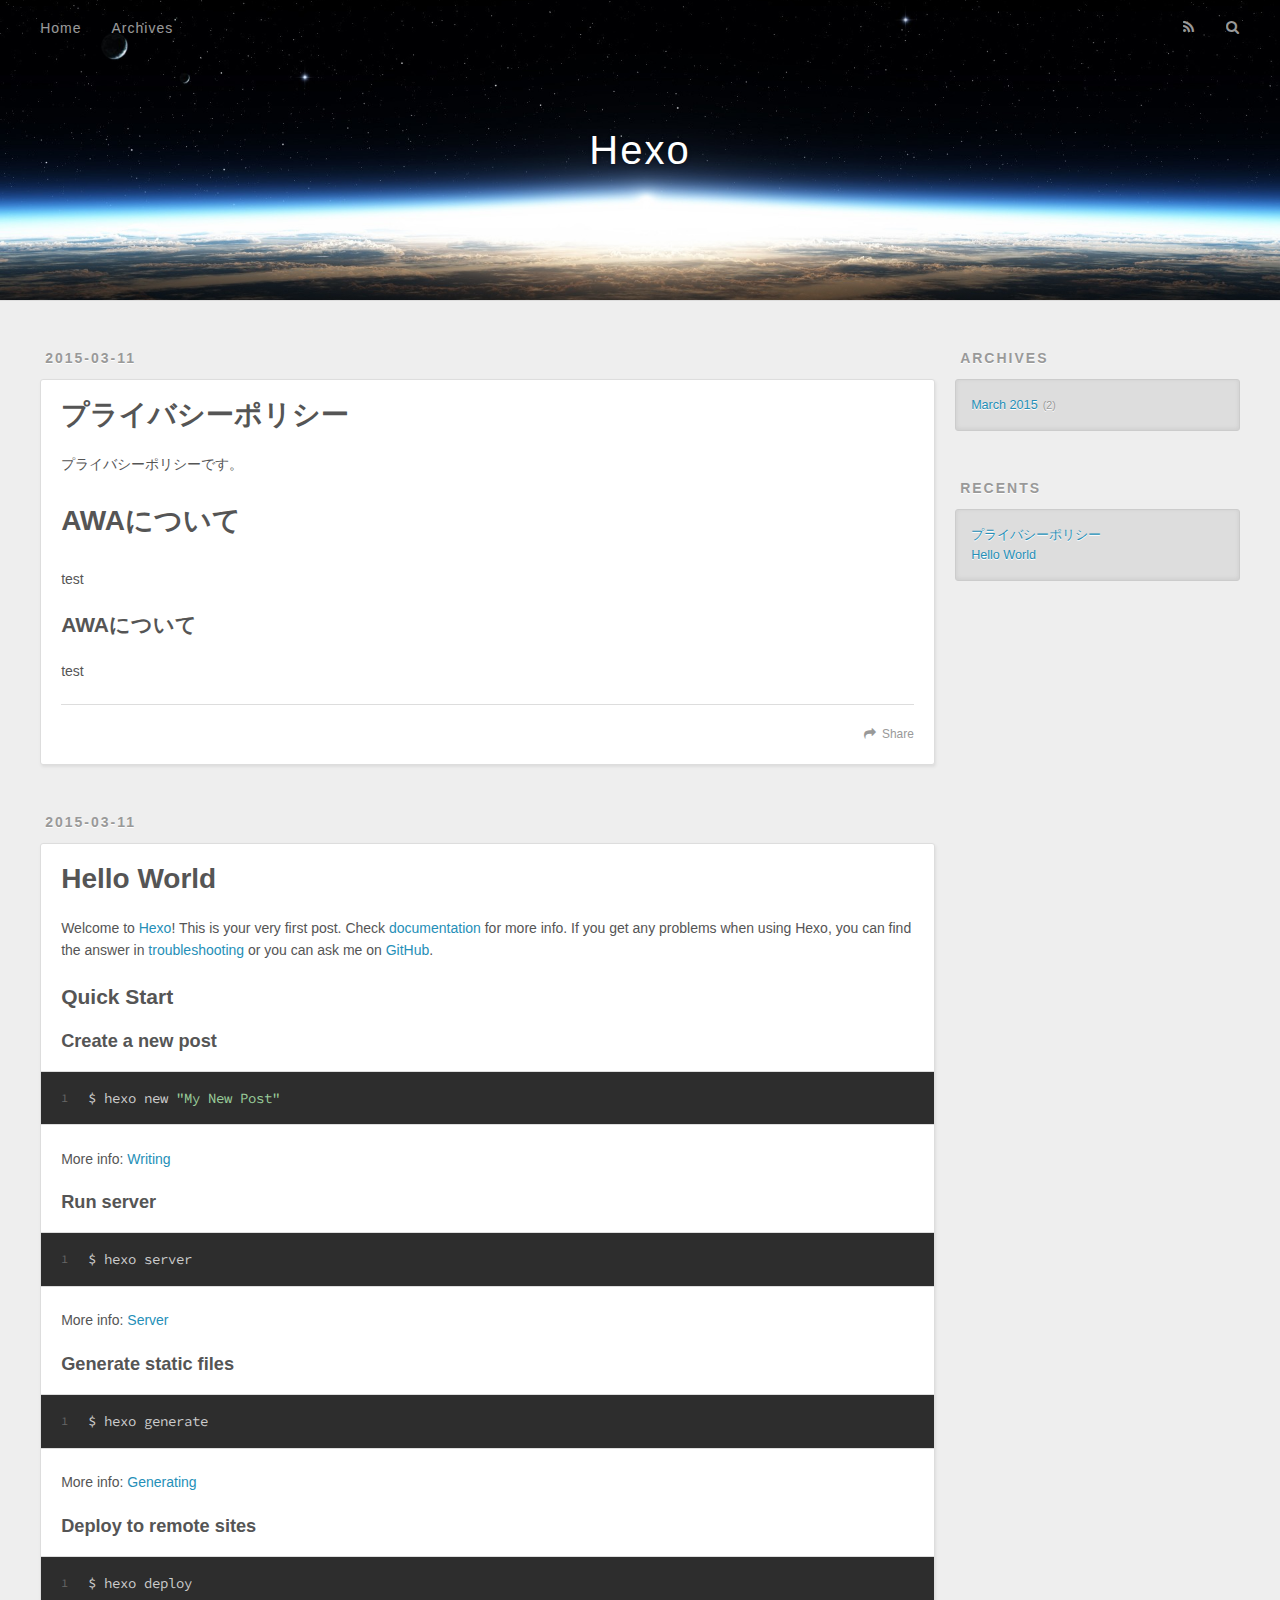
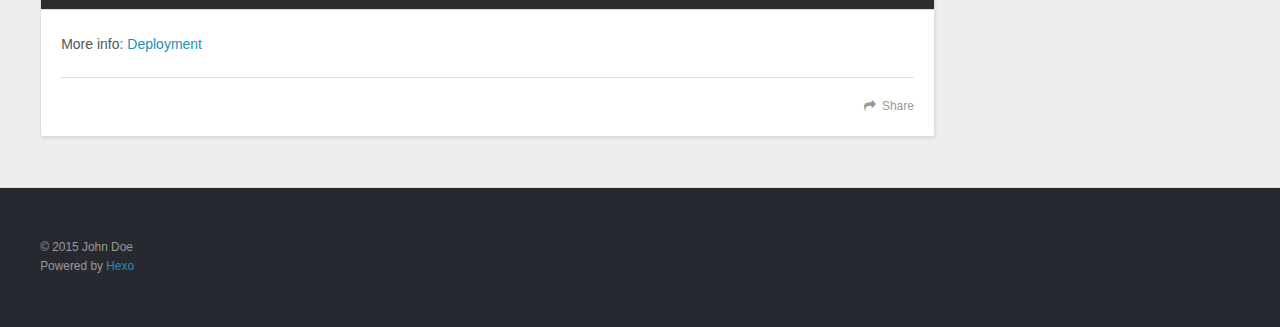
==== commit b5c081a8: "Site updated: 2015-03-11 14:56:50" ====
--- a/index.html
+++ b/index.html
@@ -61,6 +61,45 @@
       <div class="outer">
         <section id="main">
   
+    <article id="post-privacy-policy" class="article article-type-post" itemscope itemprop="blogPost">
+  <div class="article-meta">
+    <a href="/2015/03/11/privacy-policy/" class="article-date">
+  <time datetime="2015-03-11T05:52:44.000Z" itemprop="datePublished">2015-03-11</time>
+</a>
+    
+  </div>
+  <div class="article-inner">
+    
+    
+      <header class="article-header">
+        
+  
+    <h1 itemprop="name">
+      <a class="article-title" href="/2015/03/11/privacy-policy/">プライバシーポリシー</a>
+    </h1>
+  
+
+      </header>
+    
+    <div class="article-entry" itemprop="articleBody">
+      
+        <p>プライバシーポリシーです。</p>
+<h1 id="AWAについて">AWAについて</h1><p>test</p>
+<h2 id="AWAについて-1">AWAについて</h2><p>test</p>
+
+      
+    </div>
+    <footer class="article-footer">
+      <a data-url="http://yoursite.com/2015/03/11/privacy-policy/" data-id="ci74bctaw0000fgcknkkxj0su" class="article-share-link">Share</a>
+      
+      
+    </footer>
+  </div>
+  
+</article>
+
+
+  
     <article id="post-hello-world" class="article article-type-post" itemscope itemprop="blogPost">
   <div class="article-meta">
     <a href="/2015/03/11/hello-world/" class="article-date">
@@ -96,7 +135,7 @@
       
     </div>
     <footer class="article-footer">
-      <a data-url="http://yoursite.com/2015/03/11/hello-world/" data-id="ci749javm0000f6ckxmn5f8wm" class="article-share-link">Share</a>
+      <a data-url="http://yoursite.com/2015/03/11/hello-world/" data-id="ci74b9v9u0000xfckc93wdsp9" class="article-share-link">Share</a>
       
       
     </footer>
@@ -121,7 +160,7 @@
   <div class="widget-wrap">
     <h3 class="widget-title">Archives</h3>
     <div class="widget">
-      <ul class="archive-list"><li class="archive-list-item"><a class="archive-list-link" href="/archives/2015/03/">March 2015</a><span class="archive-list-count">1</span></li></ul>
+      <ul class="archive-list"><li class="archive-list-item"><a class="archive-list-link" href="/archives/2015/03/">March 2015</a><span class="archive-list-count">2</span></li></ul>
     </div>
   </div>
 
@@ -133,6 +172,10 @@
       <ul>
         
           <li>
+            <a href="/2015/03/11/privacy-policy/">プライバシーポリシー</a>
+          </li>
+        
+          <li>
             <a href="/2015/03/11/hello-world/">Hello World</a>
           </li>
         
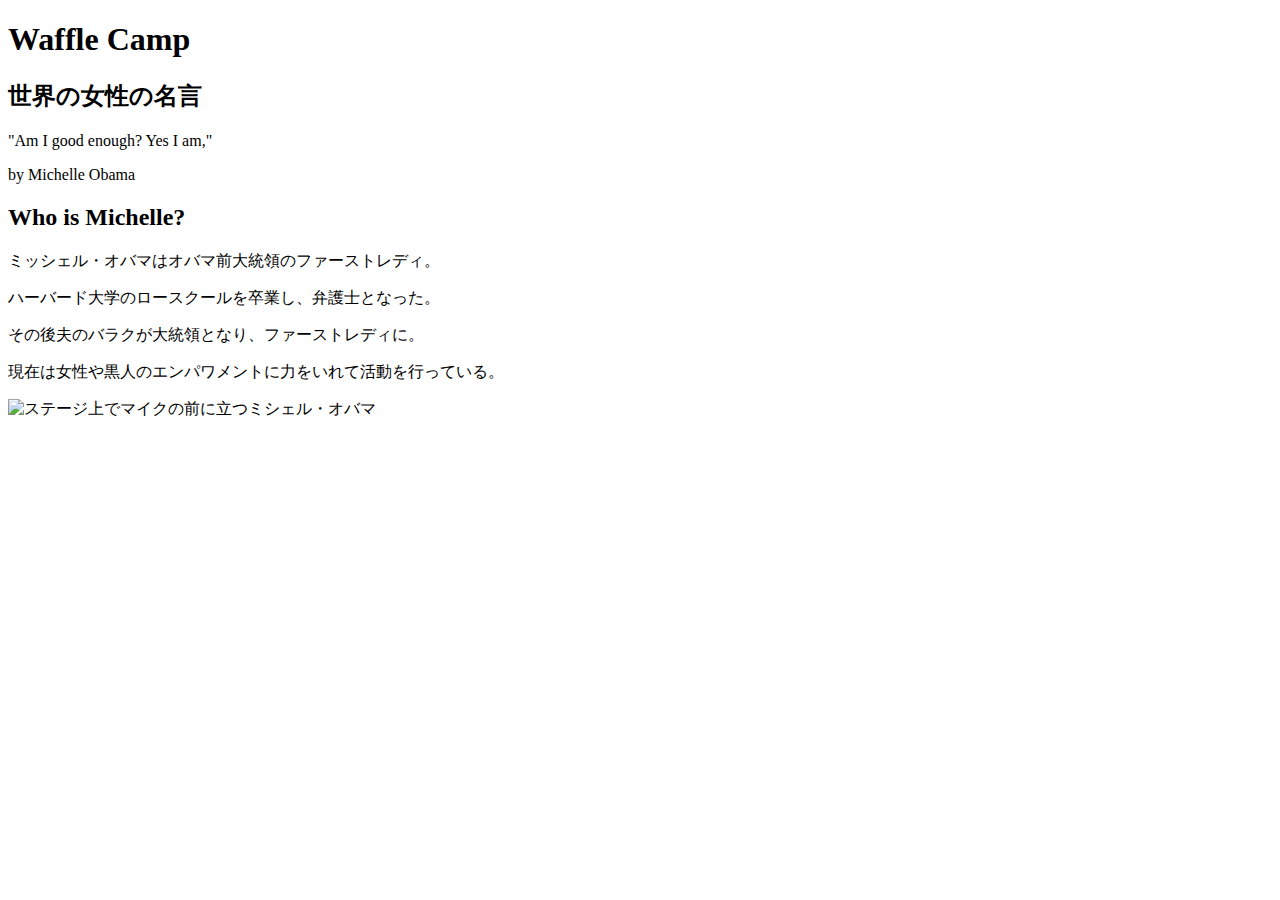
==== commit a044a6e0: "Add files via upload" ====
--- a/index.html
+++ b/index.html
@@ -1,220 +1,27 @@
 <!DOCTYPE html>
-<html>
+<html lang="ja">
+
 <head>
   <meta charset="utf-8">
-  
-  <title>Hexo</title>
-  <meta name="viewport" content="width=device-width, initial-scale=1, maximum-scale=1">
-  <meta name="description">
-<meta property="og:type" content="website">
-<meta property="og:title" content="Hexo">
-<meta property="og:url" content="http://yoursite.com/index.html">
-<meta property="og:site_name" content="Hexo">
-<meta property="og:description">
-<meta name="twitter:card" content="summary">
-<meta name="twitter:title" content="Hexo">
-<meta name="twitter:description">
-  
-    <link rel="alternative" href="/atom.xml" title="Hexo" type="application/atom+xml">
-  
-  
-    <link rel="icon" href="/favicon.png">
-  
-  <link href="//fonts.googleapis.com/css?family=Source+Code+Pro" rel="stylesheet" type="text/css">
-  <link rel="stylesheet" href="/css/style.css" type="text/css">
-  
+  <meta name="viewport" content="width=device-width, initial-scale=1, shrink-to-fit=no">
+  <meta name="theme-color" content="#000000">
+</head>
 
-</head>
 <body>
-  <div id="container">
-    <div id="wrap">
-      <header id="header">
-  <div id="banner"></div>
-  <div id="header-outer" class="outer">
-    <div id="header-title" class="inner">
-      <h1 id="logo-wrap">
-        <a href="/" id="logo">Hexo</a>
-      </h1>
-      
-    </div>
-    <div id="header-inner" class="inner">
-      <nav id="main-nav">
-        <a id="main-nav-toggle" class="nav-icon"></a>
-        
-          <a class="main-nav-link" href="/">Home</a>
-        
-          <a class="main-nav-link" href="/archives">Archives</a>
-        
-      </nav>
-      <nav id="sub-nav">
-        
-          <a id="nav-rss-link" class="nav-icon" href="/atom.xml" title="RSS Feed"></a>
-        
-        <a id="nav-search-btn" class="nav-icon" title="Search"></a>
-      </nav>
-      <div id="search-form-wrap">
-        <form action="//google.com/search" method="get" accept-charset="UTF-8" class="search-form"><input type="search" name="q" results="0" class="search-form-input" placeholder="Search"><button type="submit" class="search-form-submit">&#xF002;</button><input type="hidden" name="q" value="site:http://yoursite.com"></form>
-      </div>
-    </div>
+  <h1>Waffle Camp</h1>
+  <div class="div1">
+    <h2>世界の女性の名言</h2>
+    <p>"Am I good enough? Yes I am,"</p>
+    <p>by Michelle Obama</p>
   </div>
-</header>
-      <div class="outer">
-        <section id="main">
-  
-    <article id="post-privacy-policy" class="article article-type-post" itemscope itemprop="blogPost">
-  <div class="article-meta">
-    <a href="/2015/03/11/privacy-policy/" class="article-date">
-  <time datetime="2015-03-11T05:52:44.000Z" itemprop="datePublished">2015-03-11</time>
-</a>
-    
-  </div>
-  <div class="article-inner">
-    
-    
-      <header class="article-header">
-        
-  
-    <h1 itemprop="name">
-      <a class="article-title" href="/2015/03/11/privacy-policy/">プライバシーポリシー</a>
-    </h1>
-  
-
-      </header>
-    
-    <div class="article-entry" itemprop="articleBody">
-      
-        <p>プライバシーポリシーです。</p>
-<h1 id="AWAについて">AWAについて</h1><p>test</p>
-<h2 id="AWAについて-1">AWAについて</h2><p>test</p>
-
-      
-    </div>
-    <footer class="article-footer">
-      <a data-url="http://yoursite.com/2015/03/11/privacy-policy/" data-id="ci74bctaw0000fgcknkkxj0su" class="article-share-link">Share</a>
-      
-      
-    </footer>
-  </div>
-  
-</article>
-
-
-  
-    <article id="post-hello-world" class="article article-type-post" itemscope itemprop="blogPost">
-  <div class="article-meta">
-    <a href="/2015/03/11/hello-world/" class="article-date">
-  <time datetime="2015-03-11T05:00:55.000Z" itemprop="datePublished">2015-03-11</time>
-</a>
-    
-  </div>
-  <div class="article-inner">
-    
-    
-      <header class="article-header">
-        
-  
-    <h1 itemprop="name">
-      <a class="article-title" href="/2015/03/11/hello-world/">Hello World</a>
-    </h1>
-  
-
-      </header>
-    
-    <div class="article-entry" itemprop="articleBody">
-      
-        <p>Welcome to <a href="http://hexo.io/" target="_blank" rel="external">Hexo</a>! This is your very first post. Check <a href="http://hexo.io/docs/" target="_blank" rel="external">documentation</a> for more info. If you get any problems when using Hexo, you can find the answer in <a href="http://hexo.io/docs/troubleshooting.html" target="_blank" rel="external">troubleshooting</a> or you can ask me on <a href="https://github.com/hexojs/hexo/issues" target="_blank" rel="external">GitHub</a>.</p>
-<h2 id="Quick_Start">Quick Start</h2><h3 id="Create_a_new_post">Create a new post</h3><figure class="highlight bash"><table><tr><td class="gutter"><pre><span class="line">1</span><br></pre></td><td class="code"><pre><span class="line">$ hexo new <span class="string">"My New Post"</span></span><br></pre></td></tr></table></figure>
-<p>More info: <a href="http://hexo.io/docs/writing.html" target="_blank" rel="external">Writing</a></p>
-<h3 id="Run_server">Run server</h3><figure class="highlight bash"><table><tr><td class="gutter"><pre><span class="line">1</span><br></pre></td><td class="code"><pre><span class="line">$ hexo server</span><br></pre></td></tr></table></figure>
-<p>More info: <a href="http://hexo.io/docs/server.html" target="_blank" rel="external">Server</a></p>
-<h3 id="Generate_static_files">Generate static files</h3><figure class="highlight bash"><table><tr><td class="gutter"><pre><span class="line">1</span><br></pre></td><td class="code"><pre><span class="line">$ hexo generate</span><br></pre></td></tr></table></figure>
-<p>More info: <a href="http://hexo.io/docs/generating.html" target="_blank" rel="external">Generating</a></p>
-<h3 id="Deploy_to_remote_sites">Deploy to remote sites</h3><figure class="highlight bash"><table><tr><td class="gutter"><pre><span class="line">1</span><br></pre></td><td class="code"><pre><span class="line">$ hexo deploy</span><br></pre></td></tr></table></figure>
-<p>More info: <a href="http://hexo.io/docs/deployment.html" target="_blank" rel="external">Deployment</a></p>
-
-      
-    </div>
-    <footer class="article-footer">
-      <a data-url="http://yoursite.com/2015/03/11/hello-world/" data-id="ci74b9v9u0000xfckc93wdsp9" class="article-share-link">Share</a>
-      
-      
-    </footer>
-  </div>
-  
-</article>
-
-
-  
-  
-</section>
-        
-          <aside id="sidebar">
-  
-    
-  
-    
-  
-    
-  
-    
-  <div class="widget-wrap">
-    <h3 class="widget-title">Archives</h3>
-    <div class="widget">
-      <ul class="archive-list"><li class="archive-list-item"><a class="archive-list-link" href="/archives/2015/03/">March 2015</a><span class="archive-list-count">2</span></li></ul>
-    </div>
-  </div>
-
-  
-    
-  <div class="widget-wrap">
-    <h3 class="widget-title">Recents</h3>
-    <div class="widget">
-      <ul>
-        
-          <li>
-            <a href="/2015/03/11/privacy-policy/">プライバシーポリシー</a>
-          </li>
-        
-          <li>
-            <a href="/2015/03/11/hello-world/">Hello World</a>
-          </li>
-        
-      </ul>
-    </div>
-  </div>
-
-  
-</aside>
-        
-      </div>
-      <footer id="footer">
-  
-  <div class="outer">
-    <div id="footer-info" class="inner">
-      &copy; 2015 John Doe<br>
-      Powered by <a href="http://hexo.io/" target="_blank">Hexo</a>
-    </div>
-  </div>
-</footer>
-    </div>
-    <nav id="mobile-nav">
-  
-    <a href="/" class="mobile-nav-link">Home</a>
-  
-    <a href="/archives" class="mobile-nav-link">Archives</a>
-  
-</nav>
-    
-
-<script src="//ajax.googleapis.com/ajax/libs/jquery/2.0.3/jquery.min.js"></script>
-
-
-  <link rel="stylesheet" href="/fancybox/jquery.fancybox.css" type="text/css">
-  <script src="/fancybox/jquery.fancybox.pack.js" type="text/javascript"></script>
-
-
-<script src="/js/script.js" type="text/javascript"></script>
-
+  <div class="div2">
+    <h2>Who is Michelle?</h2>
+      <p>ミッシェル・オバマはオバマ前大統領のファーストレディ。</p>
+      <p>ハーバード大学のロースクールを卒業し、弁護士となった。</p>
+      <p>その後夫のバラクが大統領となり、ファーストレディに。</p>
+      <p>現在は女性や黒人のエンパワメントに力をいれて活動を行っている。</p>
+      <img src="https://i.ibb.co/NYdf8kk/1478944964-michelle-obama.jpg" alt="ステージ上でマイクの前に立つミシェル・オバマ">
   </div>
 </body>
-</html>+
+</html>
